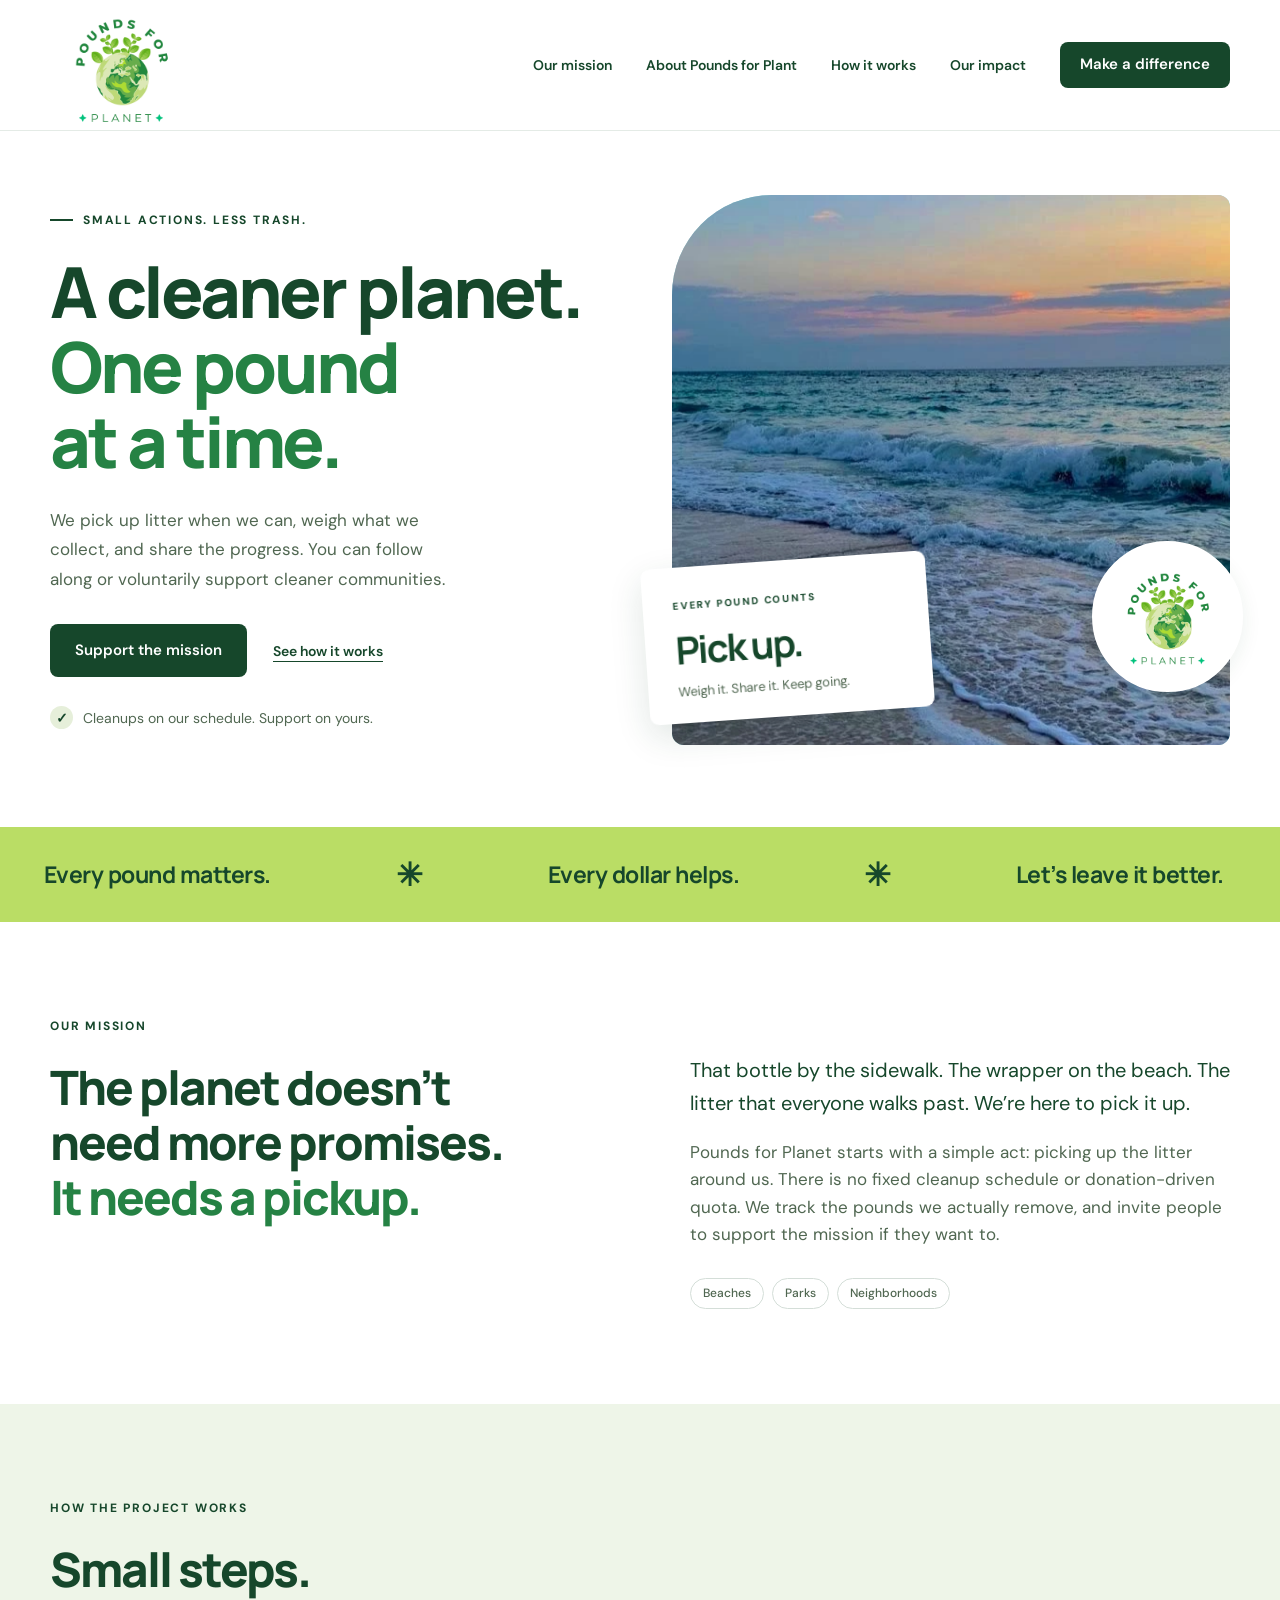
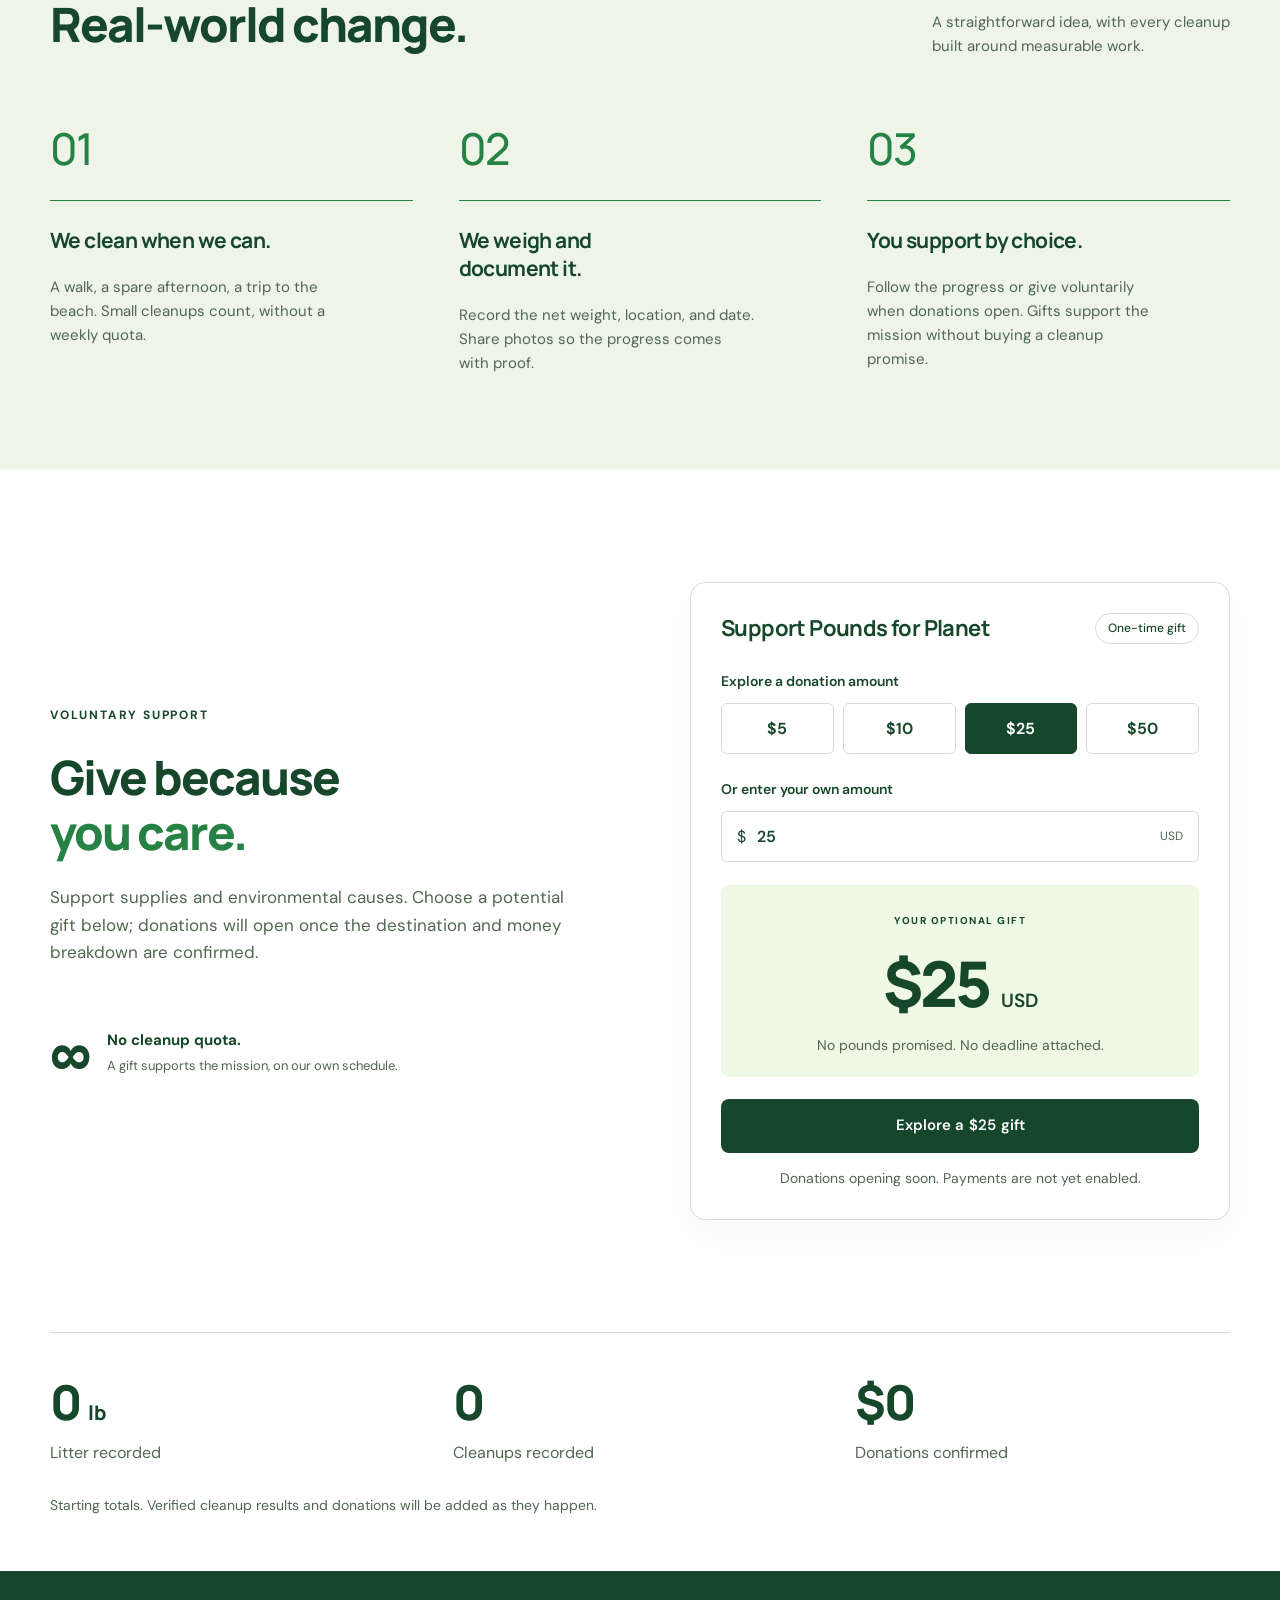
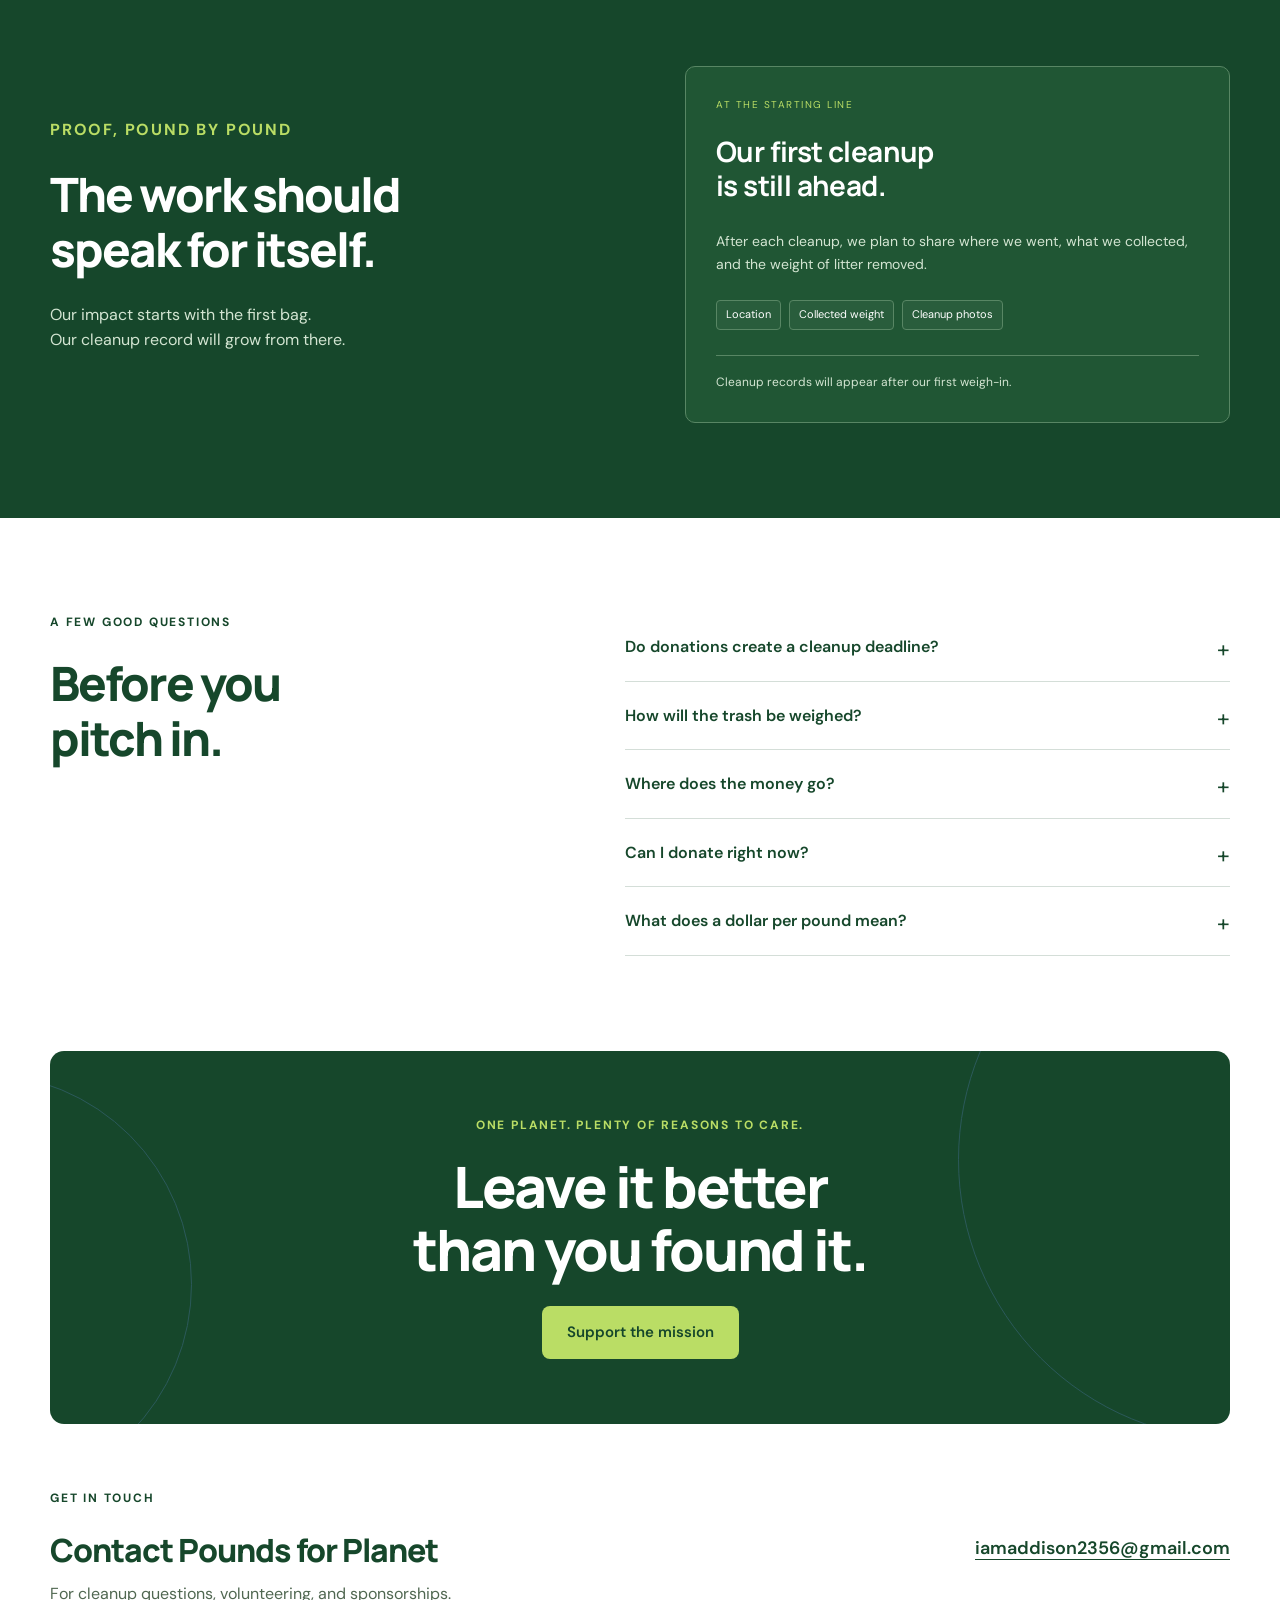
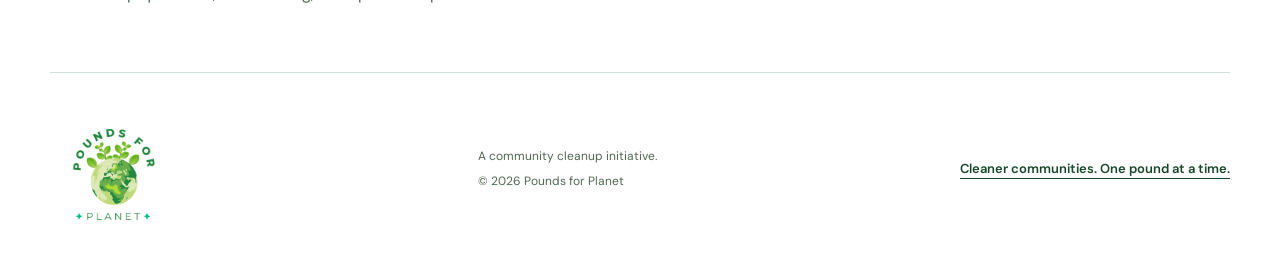
==== index.html @ 4239dbe8 "Add files via upload" ====
<!doctype html>
<html lang="en">
<head>
<meta charset="utf-8"><meta name="viewport" content="width=device-width, initial-scale=1">
<title>Pounds for Planet | Cleaner communities, one pound at a time</title>
<meta name="description" content="Pounds for Planet picks up litter, tracks every pound, and invites voluntary support for cleanups and environmental causes.">
<meta name="theme-color" content="#16472b">
<link rel="icon" type="image/jpeg" href="logo.jpg">
<link rel="stylesheet" href="styles.css"><script src="app.js" defer></script>
</head>
<body>
<a class="skip" href="#main">Skip to content</a>
<header class="header"><div class="reading-progress" aria-hidden="true"></div><div class="wrap nav-row">
<a class="brand" href="index.html" aria-label="Pounds for Planet home"><img class="brand-logo" src="logo.jpg" width="1536" height="1536" alt="Pounds for Planet"></a>
<button class="menu-toggle" aria-expanded="false" aria-controls="navigation">Menu <span aria-hidden="true">☰</span></button>
<nav id="navigation" aria-label="Main navigation"><a href="#mission">Our mission</a><a href="about.html">About Pounds for Plant</a><a href="#how-it-works">How it works</a><a href="#impact">Our impact</a><a class="button dark small" href="#donate">Make a difference</a></nav>
</div></header>
<main id="main">
<section class="hero wrap">
<div class="hero-copy"><p class="eyebrow"><span class="little-line"></span> SMALL ACTIONS. LESS TRASH.</p>
<h1>A cleaner planet.<br><span>One pound<br>at a time.</span></h1>
<p class="hero-description">We pick up litter when we can, weigh what we collect, and share the progress. You can follow along or voluntarily support cleaner communities.</p>
<div class="hero-actions"><a class="button dark" href="#donate">Support the mission</a><a class="text-link" href="#how-it-works">See how it works</a></div>
<div class="hero-note"><span class="check" aria-hidden="true">✓</span><span>Cleanups on our schedule. Support on yours.</span></div>
</div>
<div class="hero-visual"><div class="coast-frame"><img src="beach.webp" width="675" height="1200" alt="Waves washing onto a sandy beach beneath a blue and golden sunset sky" fetchpriority="high"></div>
<div class="pledge"><span class="pledge-top">EVERY POUND COUNTS</span><div><strong>Pick up.</strong></div><p>Weigh it. Share it. Keep going.</p></div>
<div class="round-label" aria-hidden="true"><img src="logo.jpg" width="1536" height="1536" alt=""></div>
</div>
</section>
<div class="mission-strip"><div class="wrap strip-inner"><span>Every pound matters.</span><span class="asterisk" aria-hidden="true">✳</span><span>Every dollar helps.</span><span class="asterisk" aria-hidden="true">✳</span><span>Let’s leave it better.</span></div></div>
<section class="section wrap mission" id="mission"><div><p class="eyebrow">OUR MISSION</p><h2>The planet doesn’t<br>need more promises.<br><span>It needs a pickup.</span></h2></div><div class="mission-body"><p>That bottle by the sidewalk. The wrapper on the beach. The litter that everyone walks past. We’re here to pick it up.</p><p>Pounds for Planet starts with a simple act: picking up the litter around us. There is no fixed cleanup schedule or donation-driven quota. We track the pounds we actually remove, and invite people to support the mission if they want to.</p><div class="mission-bottom"><span class="outline-pill">Beaches</span><span class="outline-pill">Parks</span><span class="outline-pill">Neighborhoods</span></div></div></section>
<section class="how-section" id="how-it-works"><div class="wrap section"><div class="section-heading"><div><p class="eyebrow">HOW THE PROJECT WORKS</p><h2>Small steps.<br>Real-world change.</h2></div><p>A straightforward idea, with every cleanup<br>built around measurable work.</p></div>
<div class="steps"><article><span class="step-number">01</span><div class="step-rule"></div><h3>We clean when we can.</h3><p>A walk, a spare afternoon, a trip to the beach. Small cleanups count, without a weekly quota.</p></article><article><span class="step-number">02</span><div class="step-rule"></div><h3>We weigh and document it.</h3><p>Record the net weight, location, and date. Share photos so the progress comes with proof.</p></article><article><span class="step-number">03</span><div class="step-rule"></div><h3>You support by choice.</h3><p>Follow the progress or give voluntarily when donations open. Gifts support the mission without buying a cleanup promise.</p></article></div>
</div></section>
<section class="section wrap donation-section" id="donate"><div class="donation-copy"><p class="eyebrow">VOLUNTARY SUPPORT</p><h2>Give because<br><span>you care.</span></h2><p>Support supplies and environmental causes. Choose a potential gift below; donations will open once the destination and money breakdown are confirmed.</p><div class="ratio-note"><span class="ratio">∞</span><div><strong>No cleanup quota.</strong><p>A gift supports the mission, on our own schedule.</p></div></div></div>
<form class="donation-card" id="donation-form"><div class="card-top"><h3>Support Pounds for Planet</h3><span class="outline-pill">One-time gift</span></div><p class="field-label" id="amount-label">Explore a donation amount</p><div class="amount-options" role="group" aria-labelledby="amount-label"><button type="button" data-amount="5" aria-pressed="false">$5</button><button type="button" data-amount="10" aria-pressed="false">$10</button><button type="button" data-amount="25" class="selected" aria-pressed="true">$25</button><button type="button" data-amount="50" aria-pressed="false">$50</button></div><label class="field-label" for="amount">Or enter your own amount</label><div class="amount-input"><span aria-hidden="true">$</span><input id="amount" name="amount" type="number" min="1" max="100000" step="1" value="25" inputmode="numeric" required><span>USD</span></div>
<div class="impact-result" aria-live="polite"><span>YOUR OPTIONAL GIFT</span><div><output id="pounds" for="amount">$25</output><strong>USD</strong></div><p>No pounds promised. No deadline attached.</p></div><button class="button dark donate-button" type="submit">Explore a <span id="button-pounds">$25</span> gift</button><p class="payment-status">Donations opening soon. Payments are not yet enabled.</p></form>
</section>
<section class="wrap impact-totals" aria-label="Reported impact"><div><strong>0 <small>lb</small></strong><span>Litter recorded</span></div><div><strong>0</strong><span>Cleanups recorded</span></div><div><strong>$0</strong><span>Donations confirmed</span></div><p>Starting totals. Verified cleanup results and donations will be added as they happen.</p></section><section class="impact-section" id="impact"><div class="wrap section"><div><p class="eyebrow">PROOF, POUND BY POUND</p><h2>The work should<br>speak for itself.</h2><p>Our impact starts with the first bag.<br>Our cleanup record will grow from there.</p></div><div class="impact-panel"><div class="impact-status">AT THE STARTING LINE</div><h3>Our first cleanup<br>is still ahead.</h3><p>After each cleanup, we plan to share where we went, what we collected, and the weight of litter removed.</p><div class="record-labels"><span>Location</span><span>Collected weight</span><span>Cleanup photos</span></div><div class="record-footer">Cleanup records will appear after our first weigh-in.</div></div></div></section>

<section class="section wrap faq-section"><div><p class="eyebrow">A FEW GOOD QUESTIONS</p><h2>Before you<br>pitch in.</h2></div><div class="faq-list">
<details><summary>Do donations create a cleanup deadline?</summary><p>No. Cleanups happen when time allows. A voluntary donation does not purchase a specific number of pounds or create a weekly quota.</p></details>
<details><summary>How will the trash be weighed?</summary><p>We plan to weigh collected litter, subtract the bag or container weight, and share the date, location, photos, and net weight after each cleanup.</p></details>
<details><summary>Where does the money go?</summary><p>We intend to support cleanup supplies and environmental causes. Before donations open, we will name the recipient organizations and explain the allocation, fees, and any project expenses. Transfers and receipts will be shared separately from funds raised.</p></details>
<details><summary>Can I donate right now?</summary><p>Donations are not open yet. You can choose a potential gift below, but no payment is collected. A verified donation destination will be connected before fundraising begins.</p></details>
<details><summary>What does a dollar per pound mean?</summary><p>It can be a fundraising goal based on litter already removed: 100 pounds collected could inspire a $100 goal. It is not a promise to collect new trash in exchange for your donation.</p></details></div></section>
<section class="closing wrap"><p class="eyebrow">ONE PLANET. PLENTY OF REASONS TO CARE.</p><h2>Leave it better<br>than you found it.</h2><a href="#donate" class="button lime">Support the mission</a></section>
<section class="wrap contact-section" id="contact" aria-labelledby="contact-heading"><div><p class="eyebrow">GET IN TOUCH</p><h2 id="contact-heading">Contact Pounds for Planet</h2><p>For cleanup questions, volunteering, and sponsorships.</p></div><a class="contact-email" href="mailto:iamaddison2356@gmail.com">iamaddison2356@gmail.com</a></section></main>
<footer class="wrap"><a class="brand" href="index.html"><img class="brand-logo" src="logo.jpg" width="1536" height="1536" alt="Pounds for Planet"></a><div><span>A community cleanup initiative.</span><p>© <span id="year">2026</span> Pounds for Planet</p></div><a class="text-link" href="#how-it-works">Cleaner communities. One pound at a time.</a></footer>
<dialog id="donation-dialog" aria-labelledby="dialog-title"><button class="dialog-close" type="button" aria-label="Close donation information">×</button><p class="eyebrow">THANK YOU FOR CARING</p><h2 id="dialog-title">Your impact<br>starts here.</h2><p>You selected a potential gift of <strong id="dialog-amount">$25</strong>. Giving is voluntary and does not create a cleanup quota or deadline.</p><div class="dialog-note"><strong>Donations are opening soon.</strong><p>We still need a verified donation destination and a clear breakdown of where funds go. No payment or pledge has been collected.</p></div><button class="button dark dialog-done" type="button">Keep exploring</button></dialog>
</body></html>
---- styles.css ----
@import url('https://fonts.googleapis.com/css2?family=DM+Sans:wght@400;450;500;600;650;700&family=Manrope:wght@400;500;600;700;800&display=swap');
:root{--ink:#16472b;--muted:#506751;--lime:#badd65;--paper:#ffffff;--pale:#eef5e8;--border:#d4ded8}*{box-sizing:border-box}html{scroll-behavior:smooth;scroll-padding-top:100px}body{margin:0;background:var(--paper);color:var(--ink);font-family:'DM Sans',Arial,sans-serif;font-size:16px;line-height:1.6}a{color:inherit;text-decoration:none}button,input{font:inherit}button,a,input,summary{touch-action:manipulation}button{cursor:pointer}button:focus-visible,a:focus-visible,summary:focus-visible,input:focus-visible{outline:3px solid #00ac84;outline-offset:5px}.wrap{width:min(1240px,calc(100% - 100px));margin-inline:auto}.header{background:var(--paper);position:sticky;top:0;z-index:5;border-bottom:1px solid #e4ebe6}.nav-row{display:flex;justify-content:space-between;align-items:center;height:106px}.brand{display:inline-flex;align-items:center;gap:11px;font-family:Manrope,Arial,sans-serif;font-weight:800;letter-spacing:-.6px;font-size:19px;line-height:1.05}.brand-symbol{width:47px;height:47px;border:2px solid var(--ink);border-radius:50%;display:grid;place-items:center;font-size:35px;line-height:1;padding-bottom:5px}.brand-dot{color:#5d892b}nav{display:flex;align-items:center;gap:34px;font-size:14px;font-weight:600}nav>a:not(.button):hover,.text-link:hover{color:#258244}.button{border:0;border-radius:8px;padding:17px 25px;display:inline-flex;align-items:center;justify-content:center;gap:5px;font-size:15px;font-weight:600;line-height:1.3;transition:transform .2s,background .2s}.button:hover{transform:translateY(-2px)}.dark{background:var(--ink);color:white}.dark:hover{background:#246d40}.lime{background:var(--lime);color:var(--ink)}.small{padding:13px 20px}.menu-toggle{display:none}.hero{display:grid;grid-template-columns:1.03fr 1fr;gap:48px;align-items:center;padding-block:64px 82px}.eyebrow{font-weight:700;font-size:12px;letter-spacing:1.8px;margin:0 0 24px;display:flex;align-items:center;gap:10px}.little-line{height:2px;width:23px;background:var(--ink)}h1,h2,h3,p{margin-top:0}h1,h2{font-family:Manrope,Arial,sans-serif;font-weight:800;letter-spacing:-3px}h1{font-size:clamp(48px,5.5vw,77px);line-height:1.07;margin-bottom:26px}h1>span,h2>span{color:#258244}h2{font-size:clamp(34px,3.7vw,49px);line-height:1.16;letter-spacing:-2px;margin-bottom:25px}h3{font-family:Manrope,Arial,sans-serif;letter-spacing:-.6px;font-size:21px;line-height:1.35}p{margin-bottom:19px}.hero-description{font-size:17px;color:var(--muted);max-width:400px;line-height:1.75}.hero-actions{display:flex;align-items:center;gap:26px;margin-top:29px}.text-link{font-size:14px;font-weight:600;text-decoration:underline;text-underline-offset:5px}.hero-note{display:flex;gap:10px;align-items:center;margin-top:29px;color:var(--muted);font-size:13px}.check{display:grid;place-items:center;width:23px;height:23px;border-radius:50%;background:#e6efda;color:var(--ink);font-weight:700;flex-shrink:0}.hero-visual{height:550px;position:relative}.hero-visual>img{height:100%;width:100%;object-fit:cover;object-position:60% center;border-radius:100px 12px 12px 12px;background:#90d1d6}.photo-label{position:absolute;top:27px;right:22px;font-size:10px;letter-spacing:1.5px;color:var(--ink);background:rgba(255,255,255,.92);padding:8px 12px;border-radius:4px}.pledge{position:absolute;bottom:29px;left:-27px;background:var(--paper);padding:24px 30px 20px;border-radius:9px;box-shadow:0 12px 35px #16472b22;width:285px;transform:rotate(-4deg)}.pledge-top{font-size:10px;font-weight:700;letter-spacing:1.8px}.pledge>div{display:flex;align-items:center;gap:24px;font-family:Manrope,Arial,sans-serif;margin:8px 0}.pledge strong{font-size:48px;letter-spacing:-2px;line-height:1.3}.equals{font-size:26px;color:#75a442}.pledge p{font-size:13px;margin:0;color:var(--muted)}.round-label{position:absolute;right:-13px;bottom:53px;width:117px;height:117px;background:var(--lime);border-radius:50%;display:flex;align-items:center;justify-content:center;text-align:center;transform:scale(1);transform-origin:center;font-size:11px;line-height:1.5;font-weight:800;letter-spacing:1px;border:7px solid var(--paper)}.mission-strip{background:var(--lime);padding:22px 0}.strip-inner{display:flex;justify-content:space-between;align-items:center;font-family:Manrope,Arial,sans-serif;font-size:23px;font-weight:700;letter-spacing:-.5px}.asterisk{font-size:32px}.section{padding-block:95px}.mission{display:grid;grid-template-columns:1fr 1fr;gap:100px}.mission-body{padding-top:37px;font-size:17px;color:var(--muted)}.mission-body>p:first-child{font-size:20px;color:var(--ink);line-height:1.65}.mission-bottom{display:flex;gap:8px;margin-top:30px}.outline-pill{font-size:12px;border:1px solid var(--border);padding:5px 12px;border-radius:30px;font-weight:500;white-space:nowrap}.how-section{background:var(--pale)}.section-heading{display:flex;align-items:end;justify-content:space-between;gap:24px;margin-bottom:36px}.section-heading>p{color:var(--muted);font-size:15px}.steps{display:grid;grid-template-columns:repeat(3,1fr);gap:46px}.step-number{font-family:Manrope,Arial,sans-serif;font-size:44px;color:#789282;font-weight:500;letter-spacing:-2px}.step-rule{height:1px;background:#ccd8cf;margin:16px 0 25px}.steps h3{max-width:230px}.steps p{color:var(--muted);font-size:15px;max-width:295px;margin-bottom:0}.donation-section{display:grid;grid-template-columns:1fr 1fr;gap:100px;align-items:center;padding-block:112px}.donation-copy>p:not(.eyebrow){color:var(--muted);font-size:17px}.ratio-note{display:flex;align-items:center;gap:20px;margin-top:42px}.ratio{font-family:Manrope,Arial,sans-serif;font-size:65px;font-weight:800;letter-spacing:-4px}.ratio-note strong{font-size:15px}.ratio-note p{margin:3px 0 0;font-size:13px;color:var(--muted)}.donation-card{background:white;border:1px solid var(--border);border-radius:15px;padding:30px;box-shadow:0 15px 45px #16472b08}.card-top{display:flex;justify-content:space-between;align-items:center;margin-bottom:26px;gap:10px}.card-top h3{margin:0;font-size:22px}.field-label{font-size:13px;font-weight:600;display:block;margin-bottom:10px}.amount-options{display:grid;grid-template-columns:repeat(4,1fr);gap:9px;margin-bottom:24px}.amount-options button{background:white;border:1px solid var(--border);border-radius:6px;padding:12px 0;color:var(--ink);font-weight:650}.amount-options button.selected{background:var(--ink);color:white;border-color:var(--ink)}.amount-input{display:flex;align-items:center;border:1px solid var(--border);border-radius:6px;padding:11px 15px;gap:9px}.amount-input input{width:100%;min-width:0;border:none;color:var(--ink);font-weight:600;background:white;outline-offset:2px}.amount-input>span:last-child{font-size:12px;color:var(--muted)}.impact-result{background:#eff7e5;padding:21px;text-align:center;border-radius:8px;margin-top:23px}.impact-result>span{font-size:10px;letter-spacing:1.5px;font-weight:700}.impact-result>div{display:flex;justify-content:center;align-items:baseline;gap:12px;line-height:1.3;margin:8px 0}.impact-result output{font:800 63px Manrope,Arial,sans-serif;letter-spacing:-3px;overflow-wrap:anywhere}.impact-result strong{font-weight:600;font-size:19px}.impact-result p{font-size:13px;color:var(--muted);margin:0}.donate-button{width:100%;margin-top:22px;flex-wrap:wrap}.payment-status{font-size:12px;color:var(--muted);text-align:center;margin:14px 0 0}.impact-section{background:var(--ink);color:white}.impact-section>.wrap{display:grid;grid-template-columns:1fr 1fr;gap:90px;align-items:center}.impact-section .eyebrow{color:var(--lime)}.impact-section p{color:#d3e5d2;font-size:16px}.impact-panel{border:1px solid #588664;border-radius:10px;padding:30px;background:#205634}.impact-status{font-size:10px;letter-spacing:1.5px;color:var(--lime);margin-bottom:22px}.impact-panel h3{font-size:28px;line-height:1.2}.impact-panel>p{font-size:14px}.record-labels{display:flex;flex-wrap:wrap;gap:8px;margin:25px 0}.record-labels span{background:#ffffff0a;border:1px solid #588664;font-size:11px;border-radius:4px;padding:5px 9px}.record-footer{font-size:12px;color:#d3e5d2;border-top:1px solid #588664;padding-top:17px}.faq-section{display:grid;grid-template-columns:1fr 1.2fr;gap:70px}.faq-list details{border-bottom:1px solid var(--border)}summary{cursor:pointer;font-size:16px;font-weight:600;list-style:none;padding:21px 26px 21px 0;position:relative}summary::-webkit-details-marker{display:none}summary:after{content:'+';position:absolute;right:0;top:18px;font-size:23px;font-weight:400}details[open] summary:after{content:'−'}details p{font-size:15px;color:var(--muted);padding-right:26px}.closing{background:var(--ink);color:white;border-radius:14px;padding:65px;text-align:center;position:relative;overflow:hidden}.closing:before,.closing:after{content:'';width:420px;height:420px;border:1px solid #2b595a;border-radius:50%;position:absolute;top:0;left:-280px;pointer-events:none}.closing:after{left:auto;right:-290px;top:-150px;width:560px;height:560px}.closing .eyebrow{justify-content:center;color:var(--lime);margin-bottom:20px}.closing h2{font-size:57px;line-height:1.1;position:relative}.closing .button{position:relative}footer{display:flex;justify-content:space-between;align-items:center;gap:20px;padding-block:44px}footer>div{font-size:12px;color:var(--muted)}footer>div>p{margin:6px 0 0}footer>.text-link{font-size:13px}dialog{border:0;border-radius:16px;padding:44px;color:var(--ink);width:min(490px,calc(100% - 32px));box-shadow:0 24px 80px #0004}dialog::backdrop{background:#16472baa;backdrop-filter:blur(5px)}dialog h2{font-size:38px}.dialog-close{position:absolute;right:14px;top:10px;background:transparent;border:0;font-size:29px;color:var(--ink);width:36px;height:36px}.dialog-note{background:var(--pale);padding:20px;border-radius:8px;margin:20px 0}.dialog-note p{font-size:14px;margin:8px 0 0}.dialog-done{width:100%}.skip{position:fixed;left:15px;top:-80px;background:var(--lime);padding:10px;z-index:10}.skip:focus{top:12px}
@media(min-width:900px) and (prefers-reduced-motion:no-preference){.hero-copy{animation:rise .7s ease both}.hero-visual{animation:rise .9s ease both}.pledge{animation:gentle 7s ease-in-out infinite}@keyframes rise{from{opacity:0;transform:translateY(20px)}to{opacity:1;transform:translateY(0)}}@keyframes gentle{0%,100%{transform:rotate(-4deg) translateY(0)}50%{transform:rotate(-3deg) translateY(-7px)}}}
@media(max-width:1100px){.wrap{width:calc(100% - 64px)}.hero{gap:32px}.hero-visual{height:515px}.hero-actions{gap:17px}.hero-actions .button{padding:16px}.mission,.donation-section{gap:50px}nav{gap:24px}.strip-inner{font-size:19px}.steps{gap:30px}}
@media(max-width:800px){.wrap{width:calc(100% - 40px)}.nav-row{height:82px}.brand{font-size:17px}.brand-symbol{width:41px;height:41px;font-size:30px}.menu-toggle{display:flex;gap:12px;background:transparent;border:1px solid var(--border);color:var(--ink);border-radius:6px;padding:9px 12px;font-size:14px;align-items:center}nav{display:none;position:absolute;top:82px;left:0;right:0;padding:23px 20px;background:var(--paper);box-shadow:0 10px 15px #16472b10;align-items:stretch;gap:22px}nav.open{display:flex;flex-direction:column}.hero{grid-template-columns:1fr;padding:42px 0 58px;gap:43px}h1{font-size:64px}.hero-description{max-width:460px}.hero-visual{height:450px;margin-left:15px;margin-right:10px}.hero-visual>img{border-top-left-radius:80px;object-position:center}.pledge{left:-15px;bottom:23px;width:255px;padding:20px 25px}.pledge strong{font-size:42px}.round-label{width:103px;height:103px;font-size:10px;right:-10px}.photo-label{font-size:9px}.strip-inner{justify-content:center;gap:24px;font-size:18px}.strip-inner>span:nth-child(4),.strip-inner>span:nth-child(5){display:none}.section{padding-block:63px}.mission,.donation-section,.impact-section>.wrap,.faq-section{grid-template-columns:1fr;gap:26px}.mission-body{padding:0}.mission h2{margin-bottom:0}.section-heading{display:block;margin-bottom:27px}.section-heading>p br{display:none}.steps{gap:20px}.steps h3{font-size:18px}.steps p{font-size:14px}.step-number{font-size:38px}.donation-section{padding-block:72px}.donation-copy p br{display:none}.ratio-note{margin-top:23px;margin-bottom:18px}.donation-card{max-width:560px;width:100%;margin:auto}.faq-section{gap:10px}.closing{padding:42px 25px}.closing h2{font-size:46px}.closing .eyebrow{font-size:10px}footer{flex-wrap:wrap}footer>.text-link{display:none}}
@media(max-width:480px){h1{font-size:53px;letter-spacing:-2.5px}.eyebrow{font-size:10px;margin-bottom:20px}.hero-actions{gap:18px;align-items:start;flex-direction:column}.hero-actions .button{width:100%;padding:17px 15px}.hero-actions .text-link{align-self:center}.hero-note{font-size:12px;margin-top:23px}.hero-visual{height:390px;margin-right:4px}.hero-visual>img{object-position:67% center}.pledge{bottom:20px;width:228px;padding:18px 22px}.pledge strong{font-size:37px}.pledge>div{gap:21px}.round-label{bottom:47px;width:87px;height:87px;right:-6px;font-size:9px;border-width:5px}.photo-label{font-size:8px;letter-spacing:1px;padding:7px 9px;right:13px}.strip-inner{gap:13px;font-size:14px}.asterisk{font-size:24px}.mission-strip{padding:18px 0}h2{font-size:35px;letter-spacing:-1.5px}.mission-body>p:first-child{font-size:18px}.steps{grid-template-columns:1fr;gap:28px}.steps article{display:grid;grid-template-columns:52px 1fr;column-gap:19px}.step-rule{display:none}.step-number{grid-row:1/3;font-size:33px}.steps h3{max-width:none;font-size:19px;margin:3px 0 10px}.steps p{max-width:none;font-size:15px}.donation-card{padding:22px}.card-top h3{font-size:20px}.card-top .outline-pill{font-size:10px;padding:5px 8px}.impact-result output{font-size:56px}.impact-panel{padding:24px}.closing h2{font-size:38px}.closing .eyebrow{font-size:9px;letter-spacing:1px}.closing{padding:40px 18px}footer{align-items:start}footer>div{font-size:10px;text-align:right}.dialog-note{padding:16px}dialog{padding:36px 25px}dialog .eyebrow{margin-top:8px}}
@media(prefers-reduced-motion:reduce){html{scroll-behavior:auto}*,*:before,*:after{animation:none!important;transition:none!important}}
/* Scroll motion stays on decorative surfaces; the page keeps its native flow. */
.reading-progress{position:absolute;bottom:-1px;left:0;right:0;height:3px;background:#91bd44;transform:scaleX(0);transform-origin:left;pointer-events:none;z-index:2}.header{transition:box-shadow .25s}.header.has-scrolled{box-shadow:0 6px 24px #16472b0b}nav>a.section-active:not(.button){color:#258244;text-decoration:underline;text-underline-offset:7px;text-decoration-thickness:2px}.coast-frame{position:absolute;inset:0;overflow:hidden;border-radius:100px 12px 12px 12px;background:#90d1d6}.coast-frame img{height:100%;width:100%;object-fit:cover;object-position:60% center;transform:scale(1.14);will-change:transform}.round-label{will-change:transform}.mission-strip{overflow:hidden}.steps article{--step-progress:0}.step-rule{position:relative;overflow:hidden}.step-rule:after{content:'';position:absolute;inset:0;background:#258244;transform:scaleX(var(--step-progress));transform-origin:left}.step-number{transition:color .35s}.step-lit .step-number{color:#258244}.closing:before{transform:translateY(var(--closing-shift,0px))}.closing:after{transform:translateY(calc(var(--closing-shift,0px) * -1))}.faq-list details[open]>p{animation:faq-arrive .28s ease-out}@keyframes faq-arrive{from{opacity:0;transform:translateY(-5px)}to{opacity:1;transform:translateY(0)}}
@media(max-width:800px){.coast-frame{border-top-left-radius:80px}.coast-frame img{object-position:center}}
@media(max-width:480px){.coast-frame img{object-position:67% center}.steps article{position:relative;border-left:2px solid #ccd8cf;padding-left:17px}.steps article:before{content:'';position:absolute;left:-2px;top:0;bottom:0;width:2px;background:#258244;transform:scaleY(var(--step-progress));transform-origin:top}}
@media(prefers-reduced-motion:reduce){.coast-frame img{transform:none!important;will-change:auto}.round-label{will-change:auto}.closing:before,.closing:after{transform:none}.steps article{--step-progress:1!important}}
/* The supplied full logo is kept intact; only its surrounding whitespace is framed. */
.brand{width:142px;height:118px;display:grid;place-items:center;overflow:hidden;flex-shrink:0}.brand-logo{display:block;width:124px;height:124px;object-fit:contain;transform:scale(1.23);max-width:none}.nav-row{height:130px}.round-label{width:151px;height:151px;background:white;border:5px solid white;overflow:hidden;box-shadow:0 5px 20px #16472b14}.round-label img{width:100%;height:100%;object-fit:contain;transform:none;padding:3px}footer .brand{height:105px;width:125px}footer .brand-logo{width:110px;height:110px}
@media(max-width:800px){.nav-row{height:105px}.brand{height:96px;width:112px}.brand-logo{width:98px;height:98px}nav{top:105px}.round-label{width:135px;height:135px}html{scroll-padding-top:115px}}
@media(max-width:480px){.round-label{width:108px;height:108px;right:-6px;bottom:47px}footer .brand{width:106px;height:94px}footer .brand-logo{width:96px;height:96px}}
.about-intro{display:grid;grid-template-columns:1.45fr 1fr;gap:80px;align-items:center;padding-bottom:60px;border-bottom:1px solid var(--border)}.about-intro h1{font-size:clamp(39px,4.6vw,62px);letter-spacing:-2.5px}.about-intro h1 span{color:#258244}.about-intro>div>p:last-child{font-size:17px;max-width:610px;color:var(--muted);margin-bottom:0}.about-equation{background:var(--ink);border-radius:12px;color:white;padding:42px 30px;text-align:center}.about-equation>span{font-size:11px;letter-spacing:1.8px;color:var(--lime);font-weight:600}.about-equation>strong{display:block;font-family:Manrope,Arial,sans-serif;font-size:clamp(37px,4.2vw,58px);letter-spacing:-2px;margin:16px 0;white-space:nowrap}.about-equation strong span{color:var(--lime);padding:0 8px}.about-equation p{font-size:14px;color:#d3e5d2;margin:0}
@media(max-width:800px){.about-intro{grid-template-columns:1fr;gap:30px;padding-bottom:48px}.about-equation{max-width:460px;width:100%;padding:28px}.about-equation>strong{font-size:52px}.about-intro h1{font-size:45px}}
@media(max-width:480px){.about-intro h1{font-size:38px;letter-spacing:-1.8px}}
/* Keep the full About menu label readable on smaller laptops and tablets. */
@media(min-width:801px) and (max-width:1100px){.nav-row{height:105px}.brand{height:96px;width:112px}.brand-logo{width:98px;height:98px}.menu-toggle{display:flex;gap:12px;background:transparent;border:1px solid var(--border);color:var(--ink);border-radius:6px;padding:9px 12px;font-size:14px;align-items:center}nav{display:none;position:absolute;top:105px;left:0;right:0;padding:23px 32px;background:var(--paper);box-shadow:0 10px 15px #16472b10;align-items:stretch;gap:22px}nav.open{display:flex;flex-direction:column}html{scroll-padding-top:115px}}

/* Keep optional support separate from the verified cleanup record. */
.pledge strong{font-size:38px}.impact-totals{display:grid;grid-template-columns:repeat(3,1fr);gap:28px;padding:36px 0 55px;border-top:1px solid var(--border)}.impact-totals>div{display:flex;flex-direction:column;gap:6px}.impact-totals strong{font:800 48px Manrope,Arial,sans-serif;letter-spacing:-2px}.impact-totals small{font-size:20px;letter-spacing:0}.impact-totals span{font-size:16px;color:var(--muted)}.impact-totals>p{grid-column:1/-1;font-size:14px;color:var(--muted);margin:0}.field-label,.payment-status,.hero-note,.impact-result p{font-size:14px}.about-equation>strong{white-space:normal}.ratio-note .ratio{font-size:55px}.card-top{flex-wrap:wrap}.about-equation a,.faq-list a{text-decoration:underline}@media(max-width:480px){.impact-totals{gap:12px}.impact-totals strong{font-size:34px}.impact-totals span{font-size:14px}.impact-result output{font-size:48px}.pledge strong{font-size:34px}}

.contact-section{display:flex;align-items:center;justify-content:space-between;gap:30px;padding-block:65px;border-bottom:1px solid var(--border)}.contact-section h2{font-size:32px;letter-spacing:-1px;margin-bottom:12px}.contact-section p:last-child{margin:0;color:var(--muted)}.contact-email{font-size:18px;font-weight:600;text-decoration:underline;text-underline-offset:5px;overflow-wrap:anywhere;min-width:0}.contact-email:hover{color:#258244}@media(max-width:800px){.contact-section{align-items:flex-start;flex-direction:column;gap:20px;padding-block:48px}.contact-section h2{font-size:28px}.contact-email{font-size:16px}}
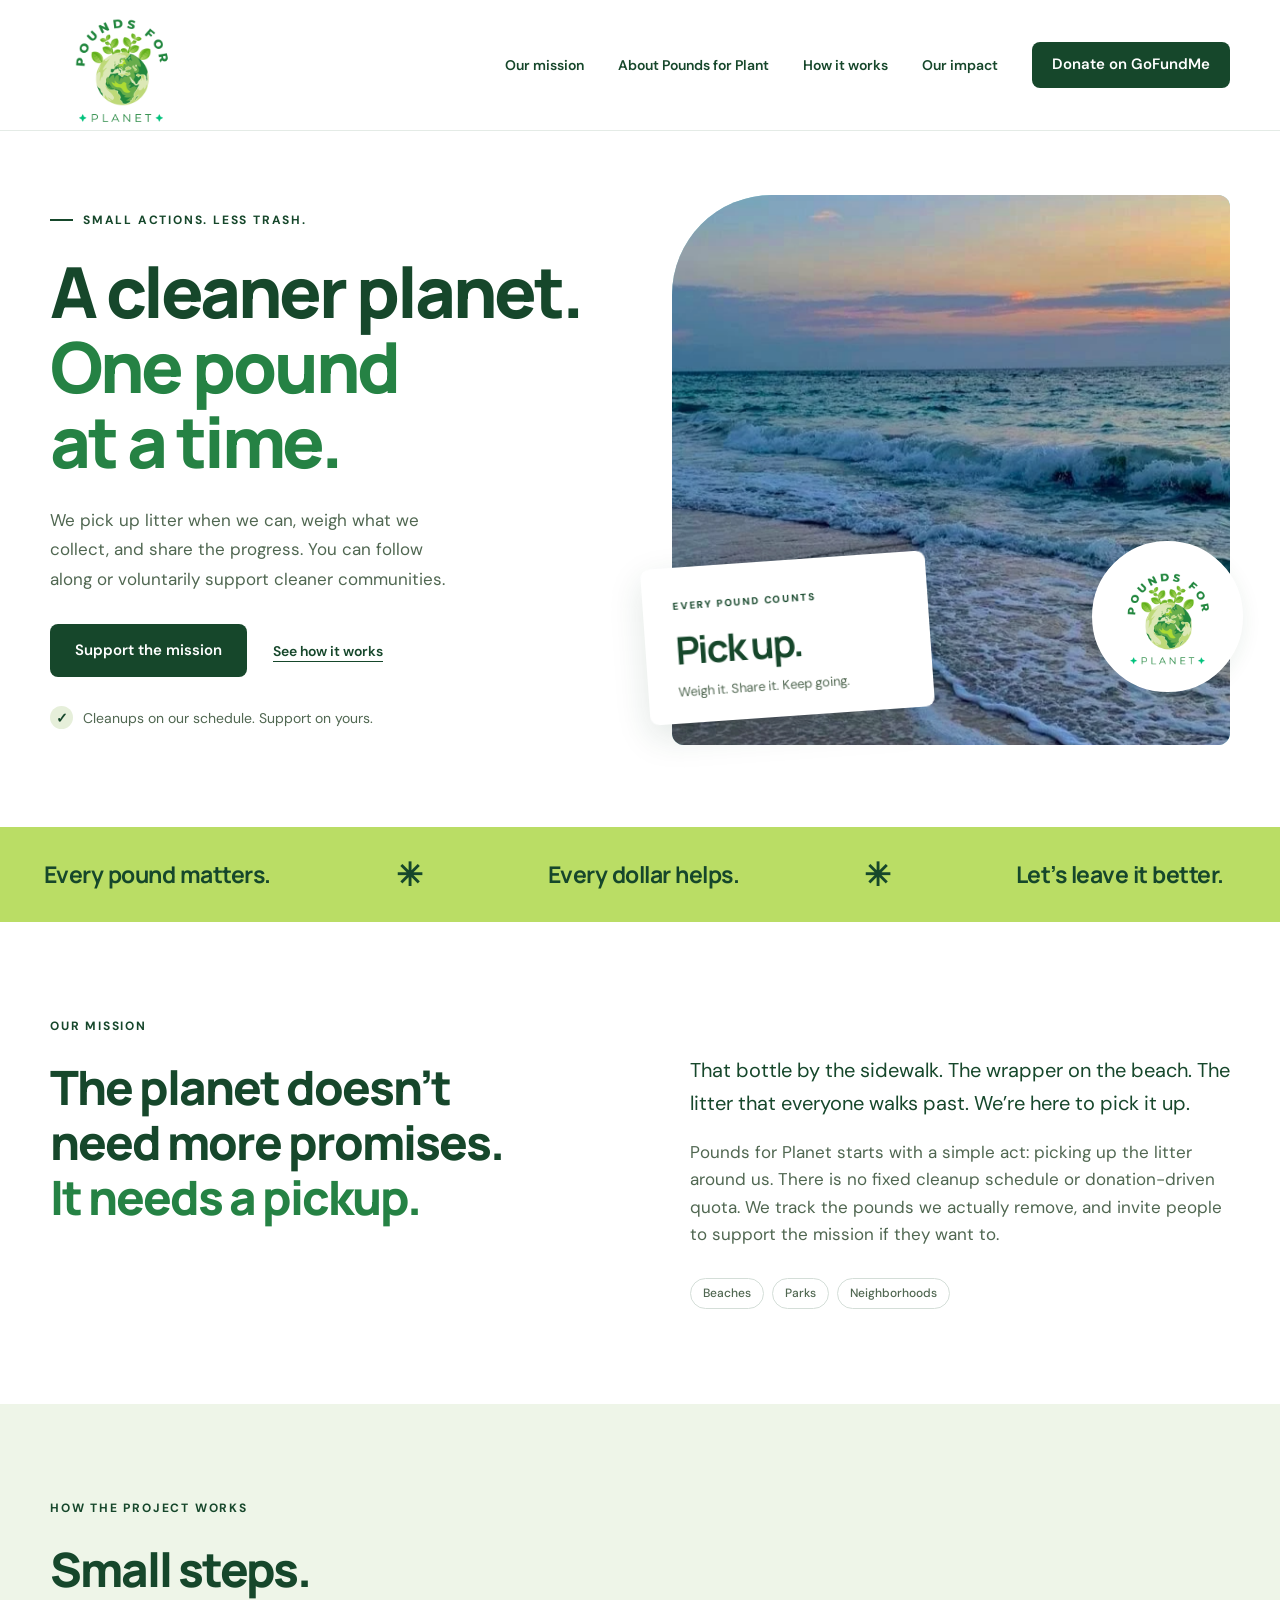
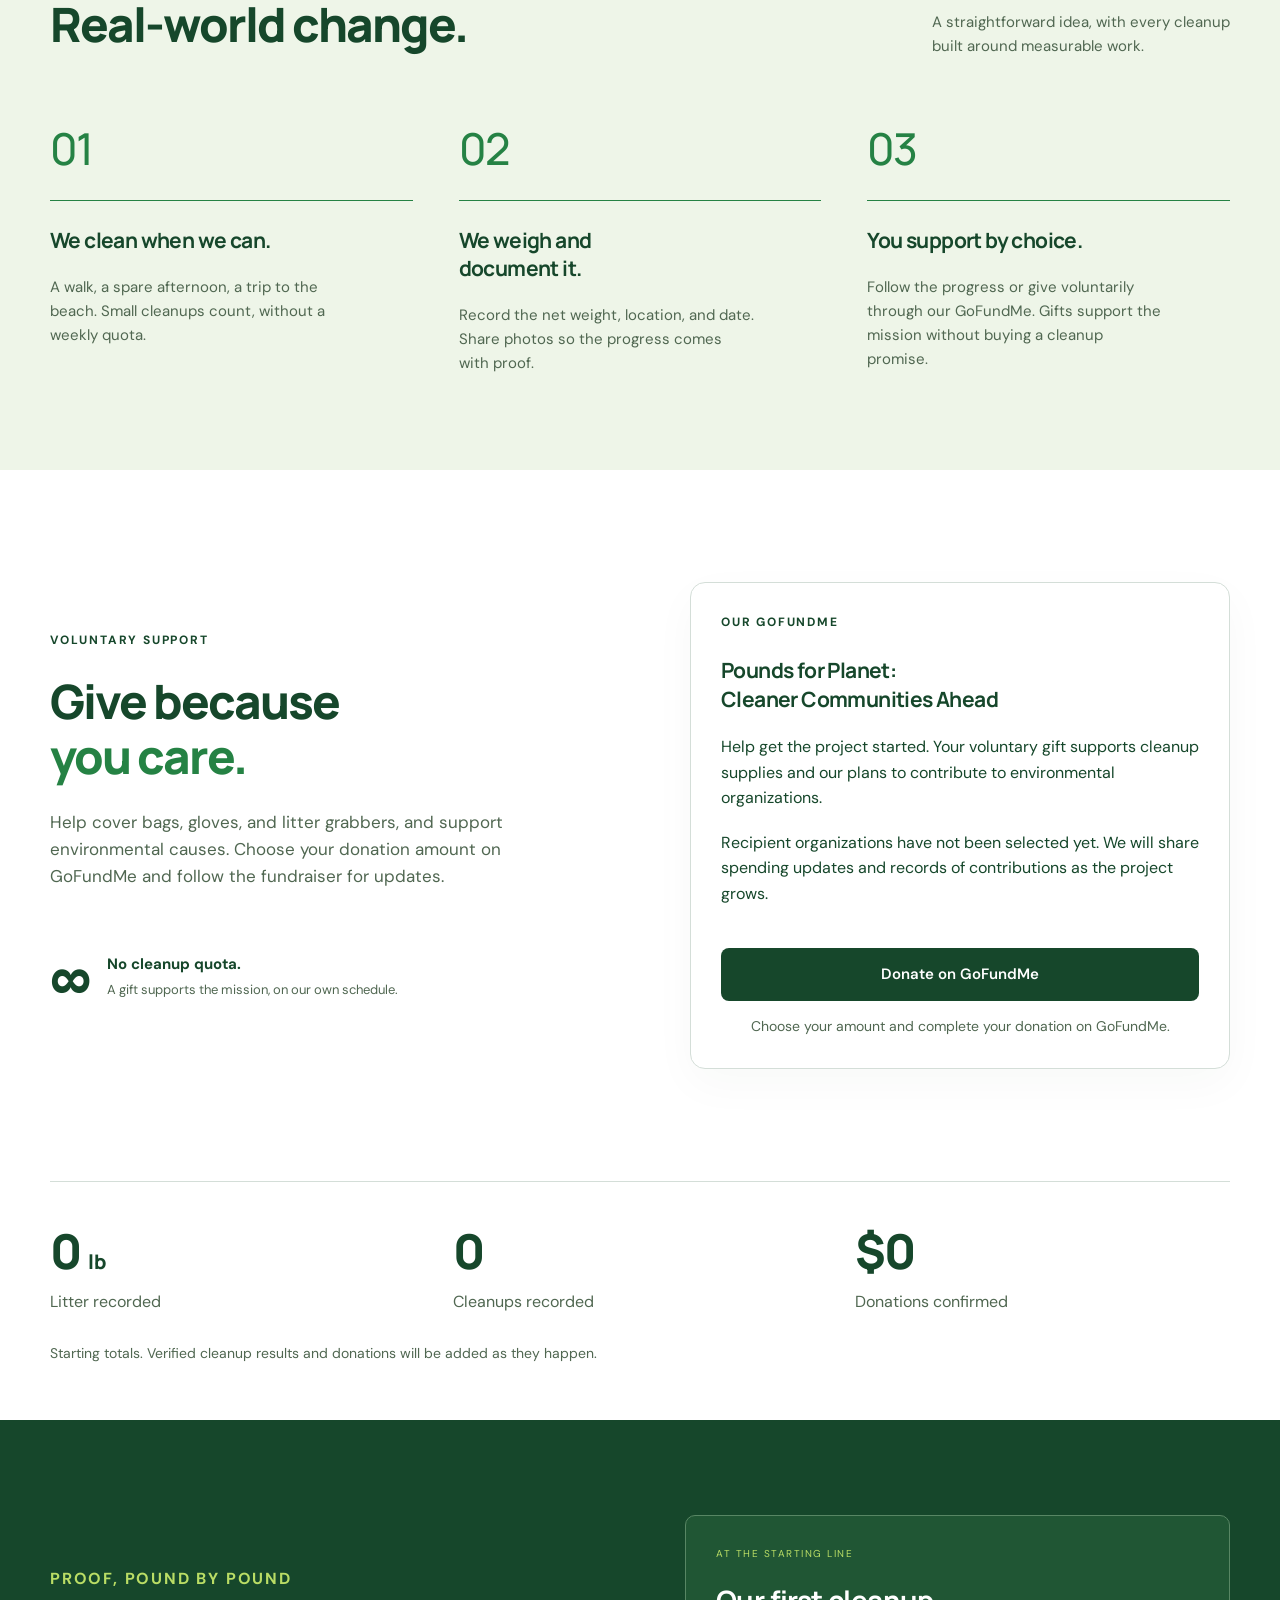
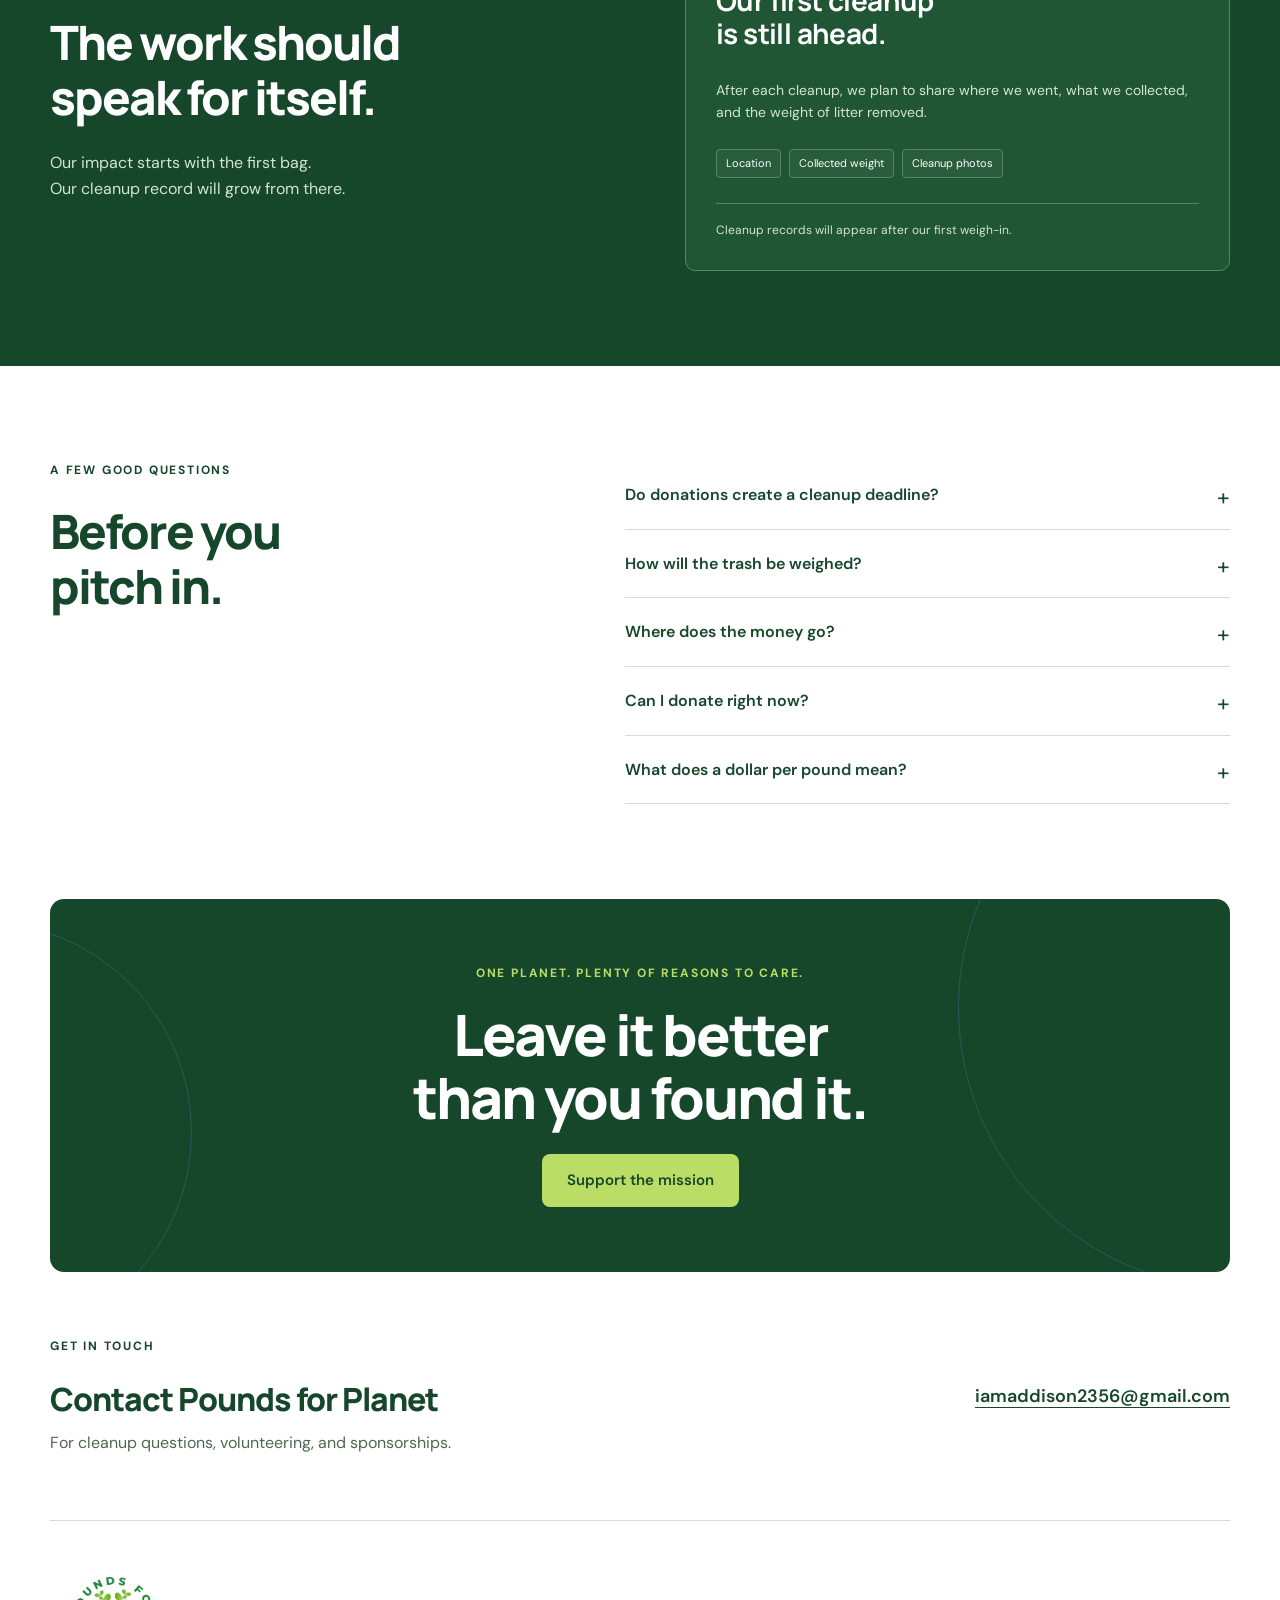
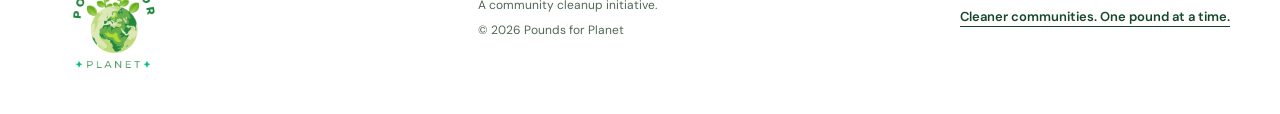
==== commit e25bae8a: "Add files via upload" ====
--- a/index.html
+++ b/index.html
@@ -13,14 +13,14 @@
 <header class="header"><div class="reading-progress" aria-hidden="true"></div><div class="wrap nav-row">
 <a class="brand" href="index.html" aria-label="Pounds for Planet home"><img class="brand-logo" src="logo.jpg" width="1536" height="1536" alt="Pounds for Planet"></a>
 <button class="menu-toggle" aria-expanded="false" aria-controls="navigation">Menu <span aria-hidden="true">☰</span></button>
-<nav id="navigation" aria-label="Main navigation"><a href="#mission">Our mission</a><a href="about.html">About Pounds for Plant</a><a href="#how-it-works">How it works</a><a href="#impact">Our impact</a><a class="button dark small" href="#donate">Make a difference</a></nav>
+<nav id="navigation" aria-label="Main navigation"><a href="#mission">Our mission</a><a href="about.html">About Pounds for Plant</a><a href="#how-it-works">How it works</a><a href="#impact">Our impact</a><a class="button dark small" href="https://www.gofundme.com/f/pounds-for-planet-cleaner-communities-ahead">Donate on GoFundMe</a></nav>
 </div></header>
 <main id="main">
 <section class="hero wrap">
 <div class="hero-copy"><p class="eyebrow"><span class="little-line"></span> SMALL ACTIONS. LESS TRASH.</p>
 <h1>A cleaner planet.<br><span>One pound<br>at a time.</span></h1>
 <p class="hero-description">We pick up litter when we can, weigh what we collect, and share the progress. You can follow along or voluntarily support cleaner communities.</p>
-<div class="hero-actions"><a class="button dark" href="#donate">Support the mission</a><a class="text-link" href="#how-it-works">See how it works</a></div>
+<div class="hero-actions"><a class="button dark" href="https://www.gofundme.com/f/pounds-for-planet-cleaner-communities-ahead">Support the mission</a><a class="text-link" href="#how-it-works">See how it works</a></div>
 <div class="hero-note"><span class="check" aria-hidden="true">✓</span><span>Cleanups on our schedule. Support on yours.</span></div>
 </div>
 <div class="hero-visual"><div class="coast-frame"><img src="beach.webp" width="675" height="1200" alt="Waves washing onto a sandy beach beneath a blue and golden sunset sky" fetchpriority="high"></div>
@@ -31,22 +31,21 @@
 <div class="mission-strip"><div class="wrap strip-inner"><span>Every pound matters.</span><span class="asterisk" aria-hidden="true">✳</span><span>Every dollar helps.</span><span class="asterisk" aria-hidden="true">✳</span><span>Let’s leave it better.</span></div></div>
 <section class="section wrap mission" id="mission"><div><p class="eyebrow">OUR MISSION</p><h2>The planet doesn’t<br>need more promises.<br><span>It needs a pickup.</span></h2></div><div class="mission-body"><p>That bottle by the sidewalk. The wrapper on the beach. The litter that everyone walks past. We’re here to pick it up.</p><p>Pounds for Planet starts with a simple act: picking up the litter around us. There is no fixed cleanup schedule or donation-driven quota. We track the pounds we actually remove, and invite people to support the mission if they want to.</p><div class="mission-bottom"><span class="outline-pill">Beaches</span><span class="outline-pill">Parks</span><span class="outline-pill">Neighborhoods</span></div></div></section>
 <section class="how-section" id="how-it-works"><div class="wrap section"><div class="section-heading"><div><p class="eyebrow">HOW THE PROJECT WORKS</p><h2>Small steps.<br>Real-world change.</h2></div><p>A straightforward idea, with every cleanup<br>built around measurable work.</p></div>
-<div class="steps"><article><span class="step-number">01</span><div class="step-rule"></div><h3>We clean when we can.</h3><p>A walk, a spare afternoon, a trip to the beach. Small cleanups count, without a weekly quota.</p></article><article><span class="step-number">02</span><div class="step-rule"></div><h3>We weigh and document it.</h3><p>Record the net weight, location, and date. Share photos so the progress comes with proof.</p></article><article><span class="step-number">03</span><div class="step-rule"></div><h3>You support by choice.</h3><p>Follow the progress or give voluntarily when donations open. Gifts support the mission without buying a cleanup promise.</p></article></div>
+<div class="steps"><article><span class="step-number">01</span><div class="step-rule"></div><h3>We clean when we can.</h3><p>A walk, a spare afternoon, a trip to the beach. Small cleanups count, without a weekly quota.</p></article><article><span class="step-number">02</span><div class="step-rule"></div><h3>We weigh and document it.</h3><p>Record the net weight, location, and date. Share photos so the progress comes with proof.</p></article><article><span class="step-number">03</span><div class="step-rule"></div><h3>You support by choice.</h3><p>Follow the progress or give voluntarily through our GoFundMe. Gifts support the mission without buying a cleanup promise.</p></article></div>
 </div></section>
-<section class="section wrap donation-section" id="donate"><div class="donation-copy"><p class="eyebrow">VOLUNTARY SUPPORT</p><h2>Give because<br><span>you care.</span></h2><p>Support supplies and environmental causes. Choose a potential gift below; donations will open once the destination and money breakdown are confirmed.</p><div class="ratio-note"><span class="ratio">∞</span><div><strong>No cleanup quota.</strong><p>A gift supports the mission, on our own schedule.</p></div></div></div>
-<form class="donation-card" id="donation-form"><div class="card-top"><h3>Support Pounds for Planet</h3><span class="outline-pill">One-time gift</span></div><p class="field-label" id="amount-label">Explore a donation amount</p><div class="amount-options" role="group" aria-labelledby="amount-label"><button type="button" data-amount="5" aria-pressed="false">$5</button><button type="button" data-amount="10" aria-pressed="false">$10</button><button type="button" data-amount="25" class="selected" aria-pressed="true">$25</button><button type="button" data-amount="50" aria-pressed="false">$50</button></div><label class="field-label" for="amount">Or enter your own amount</label><div class="amount-input"><span aria-hidden="true">$</span><input id="amount" name="amount" type="number" min="1" max="100000" step="1" value="25" inputmode="numeric" required><span>USD</span></div>
-<div class="impact-result" aria-live="polite"><span>YOUR OPTIONAL GIFT</span><div><output id="pounds" for="amount">$25</output><strong>USD</strong></div><p>No pounds promised. No deadline attached.</p></div><button class="button dark donate-button" type="submit">Explore a <span id="button-pounds">$25</span> gift</button><p class="payment-status">Donations opening soon. Payments are not yet enabled.</p></form>
+<section class="section wrap donation-section" id="donate"><div class="donation-copy"><p class="eyebrow">VOLUNTARY SUPPORT</p><h2>Give because<br><span>you care.</span></h2><p>Help cover bags, gloves, and litter grabbers, and support environmental causes. Choose your donation amount on GoFundMe and follow the fundraiser for updates.</p><div class="ratio-note"><span class="ratio">∞</span><div><strong>No cleanup quota.</strong><p>A gift supports the mission, on our own schedule.</p></div></div></div>
+<div class="donation-card"><p class="eyebrow">OUR GOFUNDME</p><h3>Pounds for Planet:<br>Cleaner Communities Ahead</h3><p>Help get the project started. Your voluntary gift supports cleanup supplies and our plans to contribute to environmental organizations.</p><p>Recipient organizations have not been selected yet. We will share spending updates and records of contributions as the project grows.</p><a class="button dark donate-button" href="https://www.gofundme.com/f/pounds-for-planet-cleaner-communities-ahead">Donate on GoFundMe</a><p class="payment-status">Choose your amount and complete your donation on GoFundMe.</p></div>
 </section>
 <section class="wrap impact-totals" aria-label="Reported impact"><div><strong>0 <small>lb</small></strong><span>Litter recorded</span></div><div><strong>0</strong><span>Cleanups recorded</span></div><div><strong>$0</strong><span>Donations confirmed</span></div><p>Starting totals. Verified cleanup results and donations will be added as they happen.</p></section><section class="impact-section" id="impact"><div class="wrap section"><div><p class="eyebrow">PROOF, POUND BY POUND</p><h2>The work should<br>speak for itself.</h2><p>Our impact starts with the first bag.<br>Our cleanup record will grow from there.</p></div><div class="impact-panel"><div class="impact-status">AT THE STARTING LINE</div><h3>Our first cleanup<br>is still ahead.</h3><p>After each cleanup, we plan to share where we went, what we collected, and the weight of litter removed.</p><div class="record-labels"><span>Location</span><span>Collected weight</span><span>Cleanup photos</span></div><div class="record-footer">Cleanup records will appear after our first weigh-in.</div></div></div></section>
 
 <section class="section wrap faq-section"><div><p class="eyebrow">A FEW GOOD QUESTIONS</p><h2>Before you<br>pitch in.</h2></div><div class="faq-list">
 <details><summary>Do donations create a cleanup deadline?</summary><p>No. Cleanups happen when time allows. A voluntary donation does not purchase a specific number of pounds or create a weekly quota.</p></details>
 <details><summary>How will the trash be weighed?</summary><p>We plan to weigh collected litter, subtract the bag or container weight, and share the date, location, photos, and net weight after each cleanup.</p></details>
-<details><summary>Where does the money go?</summary><p>We intend to support cleanup supplies and environmental causes. Before donations open, we will name the recipient organizations and explain the allocation, fees, and any project expenses. Transfers and receipts will be shared separately from funds raised.</p></details>
-<details><summary>Can I donate right now?</summary><p>Donations are not open yet. You can choose a potential gift below, but no payment is collected. A verified donation destination will be connected before fundraising begins.</p></details>
+<details><summary>Where does the money go?</summary><p>Funds raised through this project’s GoFundMe will help cover cleanup supplies and support environmental organizations. Recipient organizations have not been selected yet. We will share how funds are used and records of any contributions. Funds raised and money passed on to organizations will be reported separately.</p></details>
+<details><summary>Can I donate right now?</summary><p>Yes. Visit our <a href="https://www.gofundme.com/f/pounds-for-planet-cleaner-communities-ahead">GoFundMe fundraiser</a> to choose an amount and donate. Donations support this project and do not create a cleanup quota or deadline.</p></details>
 <details><summary>What does a dollar per pound mean?</summary><p>It can be a fundraising goal based on litter already removed: 100 pounds collected could inspire a $100 goal. It is not a promise to collect new trash in exchange for your donation.</p></details></div></section>
-<section class="closing wrap"><p class="eyebrow">ONE PLANET. PLENTY OF REASONS TO CARE.</p><h2>Leave it better<br>than you found it.</h2><a href="#donate" class="button lime">Support the mission</a></section>
+<section class="closing wrap"><p class="eyebrow">ONE PLANET. PLENTY OF REASONS TO CARE.</p><h2>Leave it better<br>than you found it.</h2><a href="https://www.gofundme.com/f/pounds-for-planet-cleaner-communities-ahead" class="button lime">Support the mission</a></section>
 <section class="wrap contact-section" id="contact" aria-labelledby="contact-heading"><div><p class="eyebrow">GET IN TOUCH</p><h2 id="contact-heading">Contact Pounds for Planet</h2><p>For cleanup questions, volunteering, and sponsorships.</p></div><a class="contact-email" href="mailto:iamaddison2356@gmail.com">iamaddison2356@gmail.com</a></section></main>
 <footer class="wrap"><a class="brand" href="index.html"><img class="brand-logo" src="logo.jpg" width="1536" height="1536" alt="Pounds for Planet"></a><div><span>A community cleanup initiative.</span><p>© <span id="year">2026</span> Pounds for Planet</p></div><a class="text-link" href="#how-it-works">Cleaner communities. One pound at a time.</a></footer>
-<dialog id="donation-dialog" aria-labelledby="dialog-title"><button class="dialog-close" type="button" aria-label="Close donation information">×</button><p class="eyebrow">THANK YOU FOR CARING</p><h2 id="dialog-title">Your impact<br>starts here.</h2><p>You selected a potential gift of <strong id="dialog-amount">$25</strong>. Giving is voluntary and does not create a cleanup quota or deadline.</p><div class="dialog-note"><strong>Donations are opening soon.</strong><p>We still need a verified donation destination and a clear breakdown of where funds go. No payment or pledge has been collected.</p></div><button class="button dark dialog-done" type="button">Keep exploring</button></dialog>
+
 </body></html>
